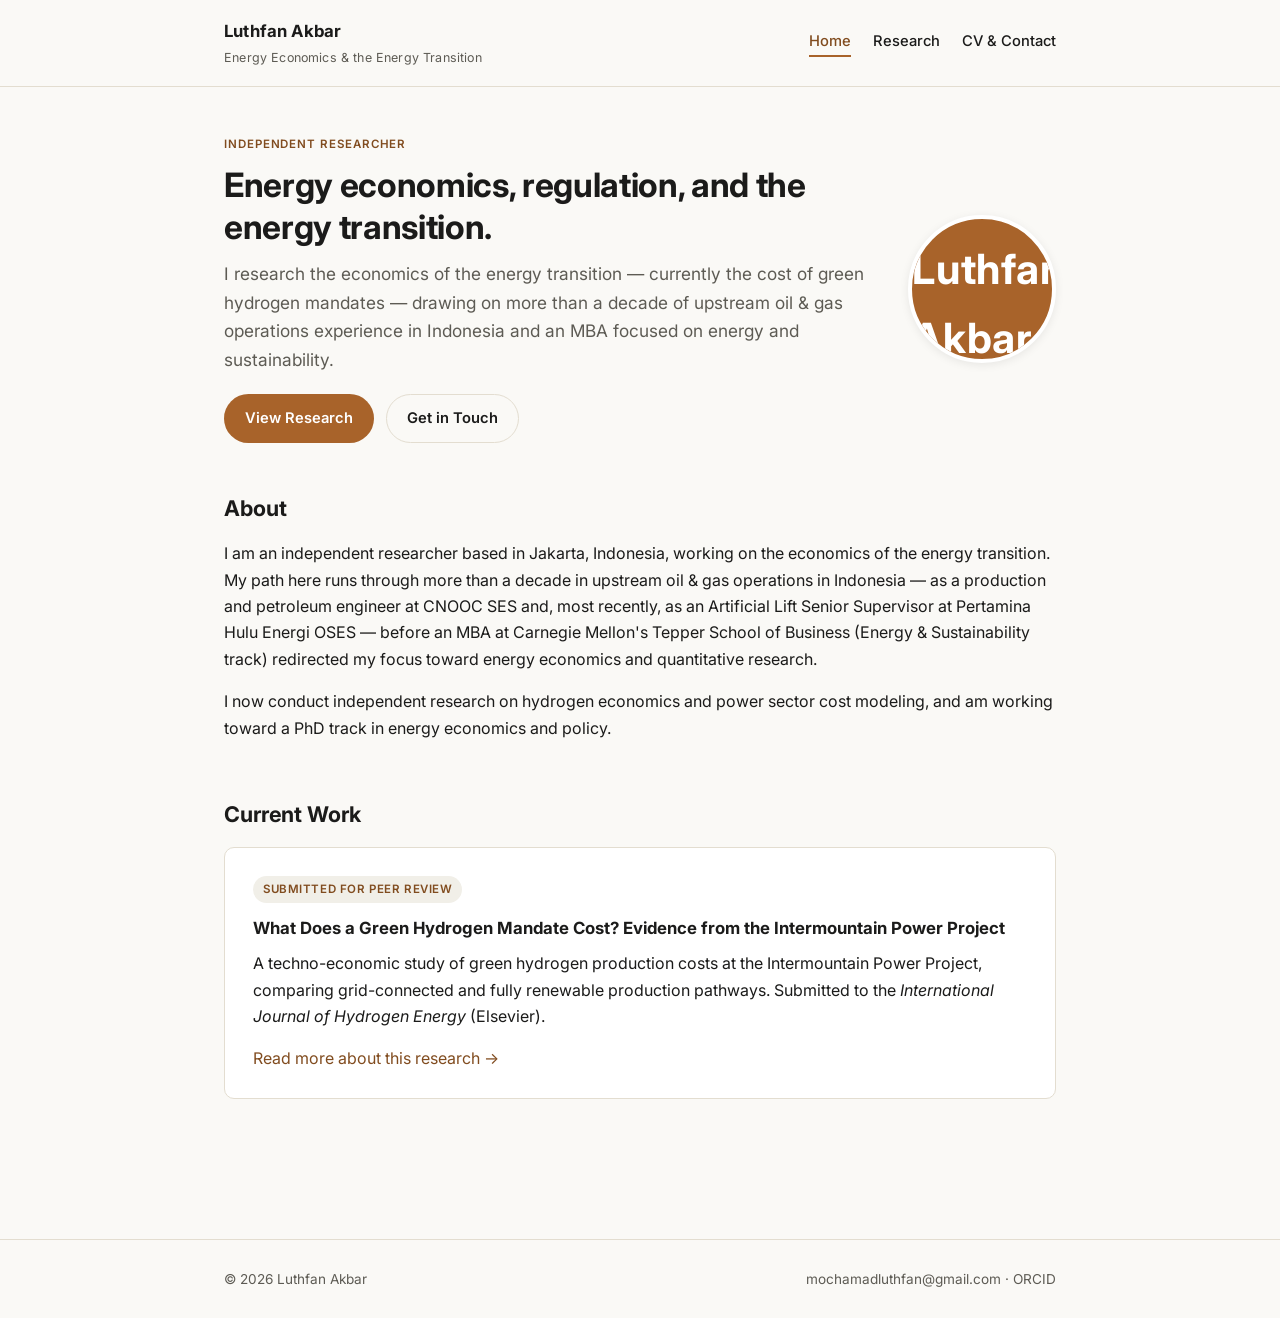
==== index.html @ c79c934c "Add files via upload" ====
<!doctype html>
<html lang="en">
<head>
<meta charset="UTF-8">
<meta name="viewport" content="width=device-width, initial-scale=1.0">
<title>Luthfan Akbar — Independent Researcher, Energy Economics</title>
<meta name="description" content="Luthfan Akbar is an independent researcher working on energy economics and the energy transition, with a background in upstream oil &amp; gas operations in Indonesia.">
<link rel="preconnect" href="https://fonts.googleapis.com">
<link rel="preconnect" href="https://fonts.gstatic.com" crossorigin>
<link href="https://fonts.googleapis.com/css2?family=Inter:wght@400;500;600;700&display=swap" rel="stylesheet">
<link rel="stylesheet" href="styles.css">
</head>
<body>

<header class="site-header">
  <div class="nav-wrap">
    <a class="site-title" href="index.html">Luthfan Akbar
      <span class="subtitle-inline">Energy Economics &amp; the Energy Transition</span>
    </a>
    <nav class="main-nav">
      <a href="index.html" class="active">Home</a>
      <a href="research.html">Research</a>
      <a href="cv.html">CV &amp; Contact</a>
    </nav>
  </div>
</header>

<main>

  <section class="hero">
    <div class="hero-text">
      <p class="eyebrow">Independent Researcher</p>
      <h1>Energy economics, regulation, and the energy transition.</h1>
      <p class="lede">
        I research the economics of the energy transition — currently the cost of green
        hydrogen mandates — drawing on more than a decade of upstream oil &amp; gas
        operations experience in Indonesia and an MBA focused on energy and sustainability.
      </p>
      <div class="btn-row">
        <a class="btn btn-primary" href="research.html">View Research</a>
        <a class="btn btn-secondary" href="cv.html#contact">Get in Touch</a>
      </div>
    </div>
    <div class="hero-photo">
      <div class="avatar"><img src="assets/headshot.jpg" alt="Luthfan Akbar"></div>
    </div>
  </section>

  <section>
    <h2>About</h2>
    <p>
      I am an independent researcher based in Jakarta, Indonesia, working on the economics
      of the energy transition. My path here runs through more than a decade in upstream
      oil &amp; gas operations in Indonesia — as a production and petroleum engineer at
      CNOOC SES and, most recently, as an Artificial Lift Senior Supervisor at Pertamina
      Hulu Energi OSES — before an MBA at Carnegie Mellon's Tepper School of Business
      (Energy &amp; Sustainability track) redirected my focus toward energy economics and
      quantitative research.
    </p>
    <p>
      I now conduct independent research on hydrogen economics and power sector
      cost modeling, and am working toward a PhD track in energy economics and policy.
    </p>
  </section>

  <section>
    <h2>Current Work</h2>
    <div class="card">
      <p class="status-tag">Submitted for peer review</p>
      <h3>What Does a Green Hydrogen Mandate Cost? Evidence from the Intermountain Power Project</h3>
      <p>
        A techno-economic study of green hydrogen production costs at the Intermountain
        Power Project, comparing grid-connected and fully renewable production pathways.
        Submitted to the <em>International Journal of Hydrogen Energy</em> (Elsevier).
      </p>
      <a href="research.html">Read more about this research &rarr;</a>
    </div>
  </section>

</main>

<footer class="site-footer">
  <div class="footer-wrap">
    <span>&copy; <span id="year"></span> Luthfan Akbar</span>
    <span>
      <a href="mailto:mochamadluthfan@gmail.com">mochamadluthfan@gmail.com</a> ·
      <a href="https://orcid.org/0009-0005-0593-3939" target="_blank" rel="noopener">ORCID</a>
    </span>
  </div>
</footer>

<script>document.getElementById('year').textContent = new Date().getFullYear();</script>
</body>
</html>
---- styles.css ----
/* ==========================================================================
   Luthfan Akbar — Professional / Research Website
   Shared stylesheet
   ========================================================================== */

:root {
  --bg: #faf9f6;
  --bg-alt: #f1efe8;
  --text: #1b1b1a;
  --text-muted: #5d5b54;
  --accent: #a8632a;
  --accent-dark: #814c1f;
  --border: #e3ddd0;
  --card-bg: #ffffff;
  --max-width: 880px;
  --radius: 10px;
}

* {
  box-sizing: border-box;
}

html {
  scroll-behavior: smooth;
}

body {
  margin: 0;
  padding: 0;
  background: var(--bg);
  color: var(--text);
  font-family: "Inter", -apple-system, BlinkMacSystemFont, "Segoe UI", Roboto, Helvetica, Arial, sans-serif;
  line-height: 1.65;
  -webkit-font-smoothing: antialiased;
}

a {
  color: var(--accent-dark);
  text-decoration: none;
}

a:hover {
  text-decoration: underline;
}

img {
  max-width: 100%;
}

/* ---------- Layout shell ---------- */

.site-header {
  border-bottom: 1px solid var(--border);
  background: var(--bg);
  position: sticky;
  top: 0;
  z-index: 10;
}

.nav-wrap {
  max-width: var(--max-width);
  margin: 0 auto;
  padding: 18px 24px;
  display: flex;
  align-items: center;
  justify-content: space-between;
  flex-wrap: wrap;
  gap: 12px;
}

.site-title {
  font-weight: 700;
  font-size: 1.05rem;
  letter-spacing: 0.01em;
  color: var(--text);
}

.site-title:hover {
  text-decoration: none;
}

.site-title .subtitle-inline {
  display: block;
  font-weight: 400;
  font-size: 0.78rem;
  color: var(--text-muted);
  margin-top: 2px;
}

nav.main-nav {
  display: flex;
  gap: 22px;
  flex-wrap: wrap;
}

nav.main-nav a {
  color: var(--text);
  font-size: 0.92rem;
  font-weight: 500;
  padding-bottom: 2px;
  border-bottom: 2px solid transparent;
}

nav.main-nav a:hover,
nav.main-nav a.active {
  color: var(--accent-dark);
  border-bottom-color: var(--accent);
  text-decoration: none;
}

main {
  max-width: var(--max-width);
  margin: 0 auto;
  padding: 48px 24px 80px;
}

.site-footer {
  border-top: 1px solid var(--border);
  margin-top: 40px;
}

.footer-wrap {
  max-width: var(--max-width);
  margin: 0 auto;
  padding: 28px 24px;
  display: flex;
  justify-content: space-between;
  flex-wrap: wrap;
  gap: 12px;
  font-size: 0.85rem;
  color: var(--text-muted);
}

.footer-wrap a {
  color: var(--text-muted);
}

/* ---------- Typography ---------- */

h1 {
  font-size: 2.1rem;
  line-height: 1.25;
  margin: 0 0 12px;
  letter-spacing: -0.01em;
}

h2 {
  font-size: 1.35rem;
  margin: 0 0 14px;
  letter-spacing: -0.005em;
}

h3 {
  font-size: 1.05rem;
  margin: 0 0 8px;
}

.eyebrow {
  text-transform: uppercase;
  letter-spacing: 0.08em;
  font-size: 0.72rem;
  font-weight: 600;
  color: var(--accent-dark);
  margin: 0 0 10px;
}

p {
  margin: 0 0 16px;
  color: var(--text);
}

.lede {
  font-size: 1.08rem;
  color: var(--text-muted);
}

section {
  margin-bottom: 56px;
}

section:last-child {
  margin-bottom: 0;
}

/* ---------- Hero (home page) ---------- */

.hero {
  display: flex;
  gap: 36px;
  align-items: center;
  flex-wrap: wrap;
  margin-bottom: 48px;
}

.hero-text {
  flex: 1 1 380px;
}

.hero-photo {
  flex: 0 0 auto;
}

.avatar {
  width: 148px;
  height: 148px;
  border-radius: 50%;
  background: var(--accent);
  color: #fff;
  display: flex;
  align-items: center;
  justify-content: center;
  font-size: 2.6rem;
  font-weight: 700;
  letter-spacing: 0.02em;
  overflow: hidden;
  border: 4px solid var(--card-bg);
  box-shadow: 0 2px 10px rgba(0, 0, 0, 0.08);
}

.avatar img {
  width: 100%;
  height: 100%;
  object-fit: cover;
}

/* ---------- Buttons ---------- */

.btn-row {
  display: flex;
  gap: 12px;
  flex-wrap: wrap;
  margin-top: 20px;
}

.btn {
  display: inline-block;
  padding: 11px 20px;
  border-radius: 999px;
  font-size: 0.92rem;
  font-weight: 600;
  border: 1px solid transparent;
}

.btn:hover {
  text-decoration: none;
}

.btn-primary {
  background: var(--accent);
  color: #fff;
}

.btn-primary:hover {
  background: var(--accent-dark);
}

.btn-secondary {
  background: transparent;
  color: var(--text);
  border-color: var(--border);
}

.btn-secondary:hover {
  border-color: var(--accent);
  color: var(--accent-dark);
}

/* ---------- Cards ---------- */

.card {
  background: var(--card-bg);
  border: 1px solid var(--border);
  border-radius: var(--radius);
  padding: 26px 28px;
  margin-bottom: 20px;
}

.card-grid {
  display: grid;
  grid-template-columns: repeat(2, 1fr);
  gap: 18px;
}

@media (max-width: 620px) {
  .card-grid {
    grid-template-columns: 1fr;
  }
  .hero {
    flex-direction: column-reverse;
    text-align: center;
  }
  .hero .btn-row {
    justify-content: center;
  }
}

.status-tag {
  display: inline-block;
  font-size: 0.72rem;
  font-weight: 600;
  text-transform: uppercase;
  letter-spacing: 0.05em;
  padding: 4px 10px;
  border-radius: 999px;
  background: var(--bg-alt);
  color: var(--accent-dark);
  margin-bottom: 12px;
}

.meta-line {
  font-size: 0.85rem;
  color: var(--text-muted);
  margin: -6px 0 14px;
}

/* ---------- CV / definition lists ---------- */

dl.cv-list dt {
  font-weight: 600;
  margin-top: 18px;
}

dl.cv-list dt:first-child {
  margin-top: 0;
}

dl.cv-list dd {
  margin: 4px 0 0;
  color: var(--text-muted);
}

.contact-list {
  list-style: none;
  padding: 0;
  margin: 0;
}

.contact-list li {
  padding: 10px 0;
  border-bottom: 1px solid var(--border);
  display: flex;
  gap: 10px;
  align-items: baseline;
}

.contact-list li:last-child {
  border-bottom: none;
}

.contact-label {
  font-weight: 600;
  min-width: 90px;
  color: var(--text-muted);
  font-size: 0.85rem;
  text-transform: uppercase;
  letter-spacing: 0.04em;
}

.note {
  font-size: 0.85rem;
  color: var(--text-muted);
  font-style: italic;
}

/* ---------- Experience blocks ---------- */

.exp-block {
  margin-bottom: 30px;
  padding-bottom: 26px;
  border-bottom: 1px solid var(--border);
}

.exp-block:last-child {
  margin-bottom: 0;
  padding-bottom: 0;
  border-bottom: none;
}

.exp-header {
  display: flex;
  justify-content: space-between;
  align-items: baseline;
  flex-wrap: wrap;
  gap: 4px 16px;
}

.exp-title {
  font-weight: 600;
  font-size: 1.02rem;
  color: var(--text);
}

.exp-org {
  color: var(--text-muted);
  font-size: 0.92rem;
  margin: 2px 0 10px;
}

.exp-dates {
  font-size: 0.8rem;
  color: var(--text-muted);
  white-space: nowrap;
  font-weight: 500;
}

.detail-list {
  margin: 4px 0 0;
  padding-left: 20px;
}

.detail-list li {
  margin-bottom: 7px;
  color: var(--text);
  font-size: 0.95rem;
  line-height: 1.55;
}

.detail-list li::marker {
  color: var(--accent);
}

h3.section-sub {
  margin-top: 30px;
  padding-top: 30px;
  border-top: 1px solid var(--border);
}

h3.section-sub:first-of-type {
  margin-top: 0;
  padding-top: 0;
  border-top: none;
}
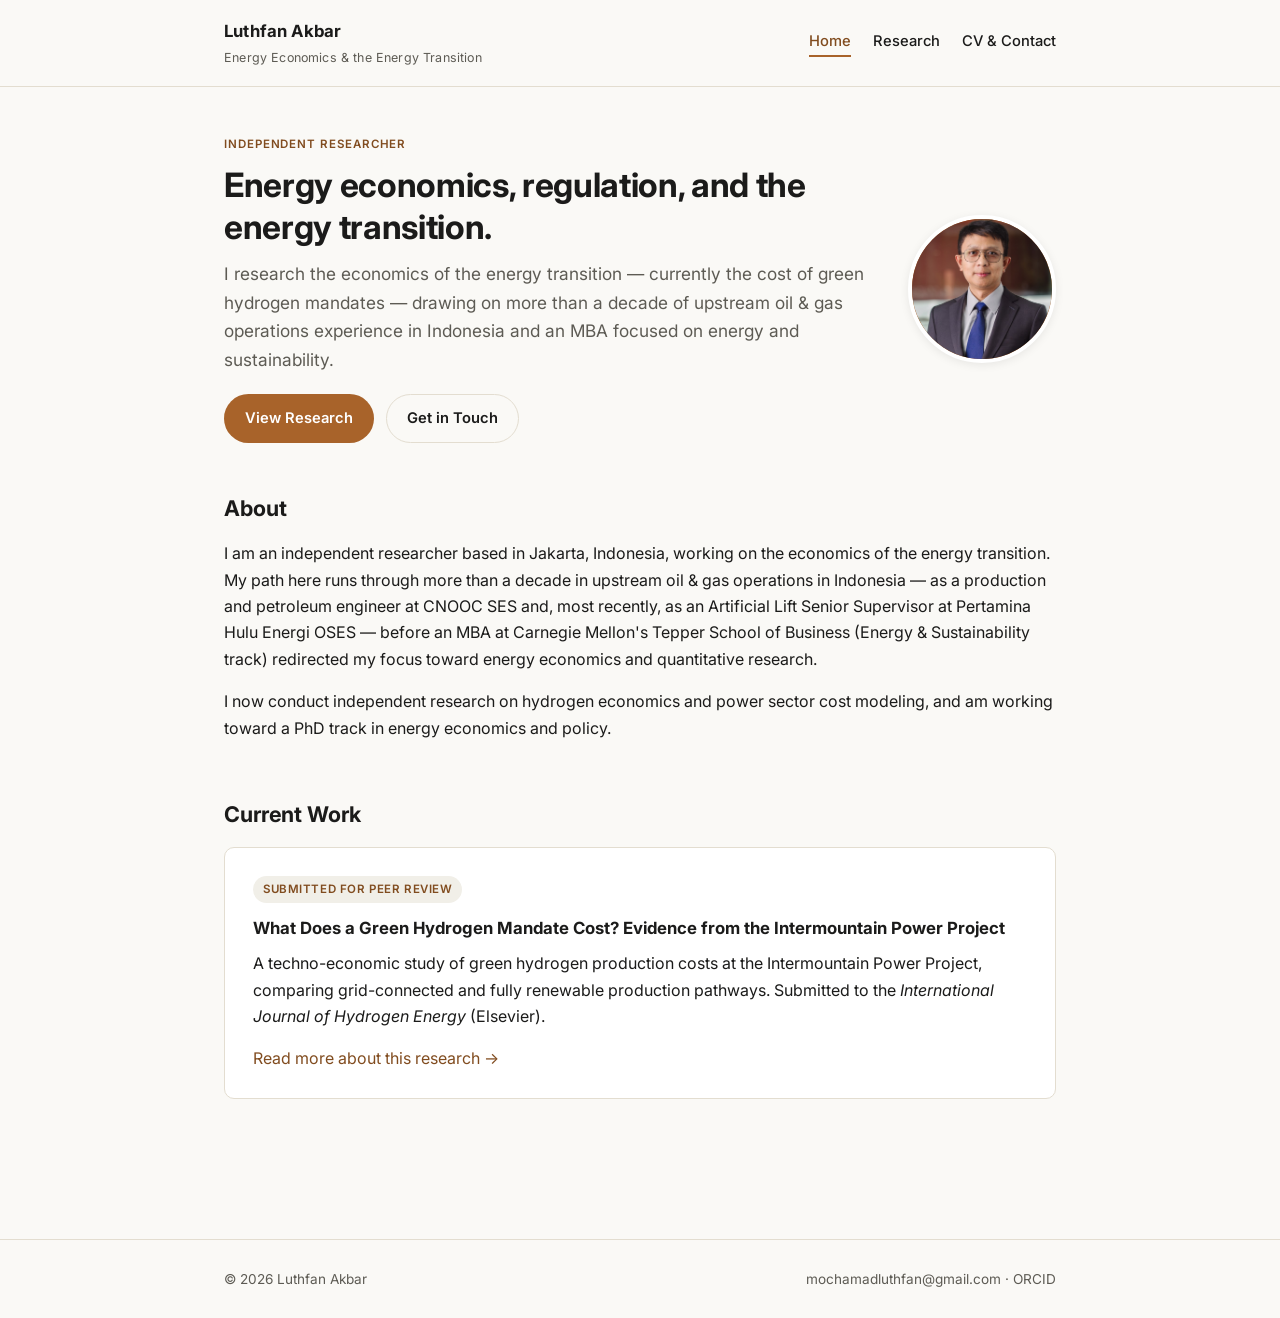
==== commit 97099fa4: "Add files via upload" ====
--- a/index.html
+++ b/index.html
@@ -42,7 +42,7 @@
       </div>
     </div>
     <div class="hero-photo">
-      <div class="avatar"><img src="assets/headshot.jpg" alt="Luthfan Akbar"></div>
+      <div class="avatar"><img src="headshot.jpg" alt="Luthfan Akbar"></div>
     </div>
   </section>
 
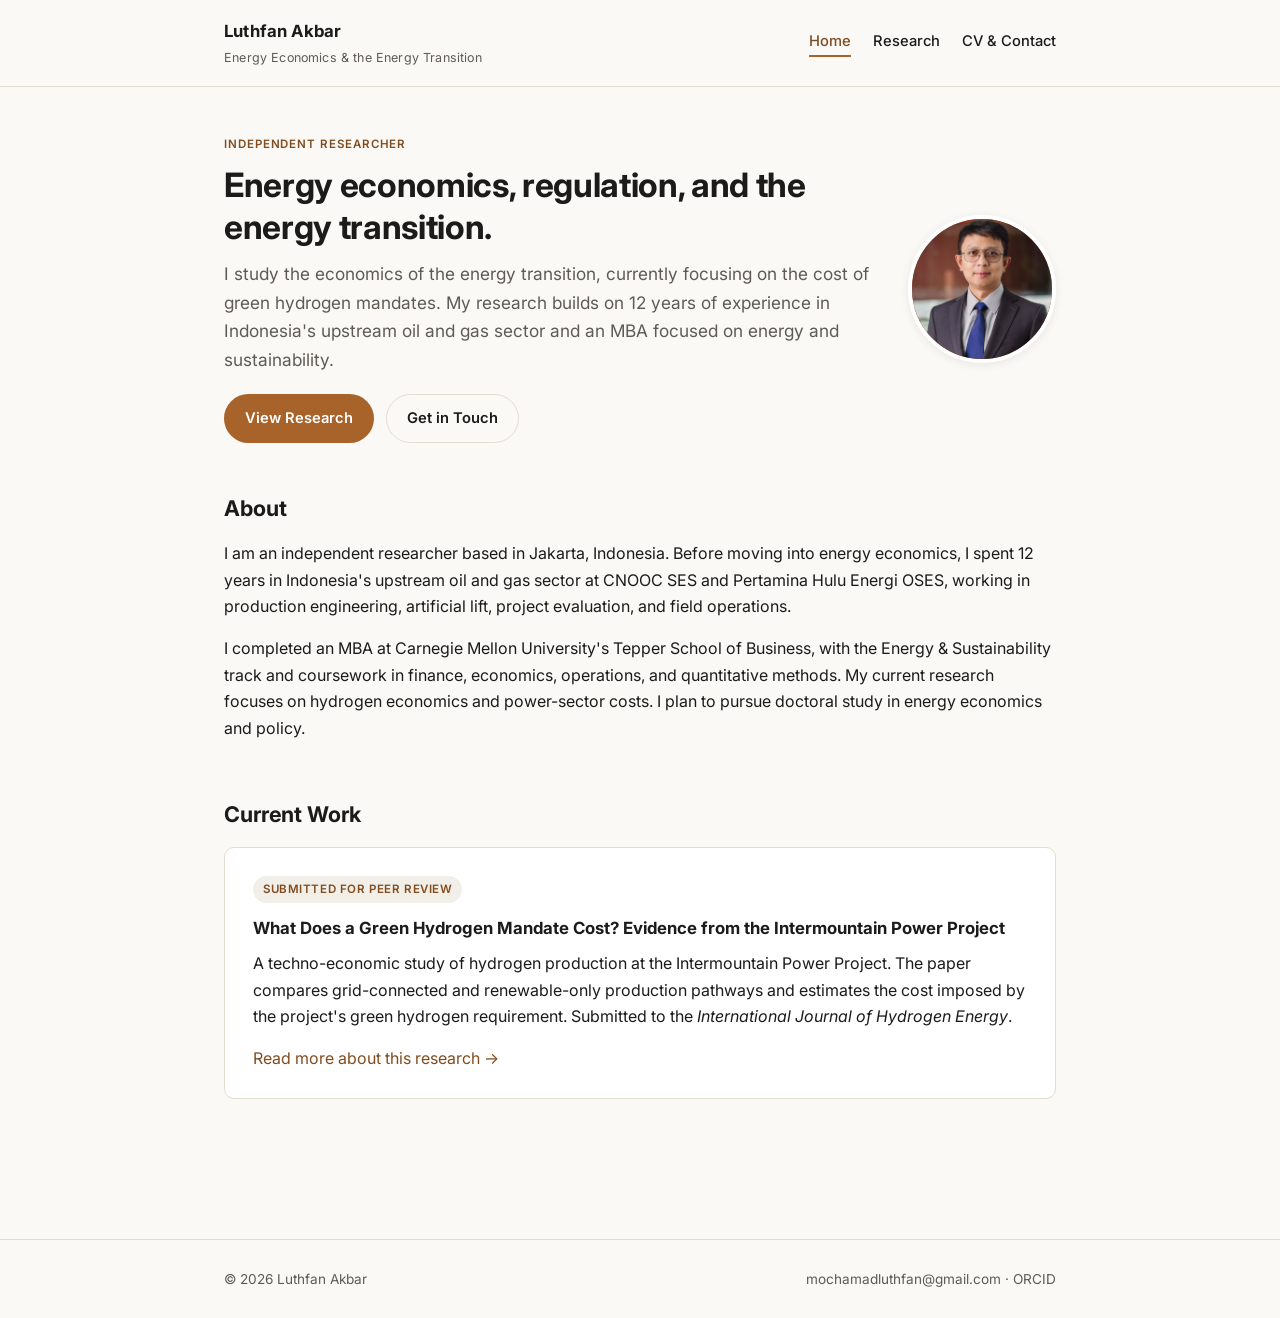
==== commit e9cc27fc: "Update index.html" ====
--- a/index.html
+++ b/index.html
@@ -32,9 +32,10 @@
       <p class="eyebrow">Independent Researcher</p>
       <h1>Energy economics, regulation, and the energy transition.</h1>
       <p class="lede">
-        I research the economics of the energy transition — currently the cost of green
-        hydrogen mandates — drawing on more than a decade of upstream oil &amp; gas
-        operations experience in Indonesia and an MBA focused on energy and sustainability.
+        I study the economics of the energy transition, currently focusing on the cost of
+        green hydrogen mandates. My research builds on 12 years of experience in
+        Indonesia's upstream oil and gas sector and an MBA focused on energy and
+        sustainability.
       </p>
       <div class="btn-row">
         <a class="btn btn-primary" href="research.html">View Research</a>
@@ -49,17 +50,17 @@
   <section>
     <h2>About</h2>
     <p>
-      I am an independent researcher based in Jakarta, Indonesia, working on the economics
-      of the energy transition. My path here runs through more than a decade in upstream
-      oil &amp; gas operations in Indonesia — as a production and petroleum engineer at
-      CNOOC SES and, most recently, as an Artificial Lift Senior Supervisor at Pertamina
-      Hulu Energi OSES — before an MBA at Carnegie Mellon's Tepper School of Business
-      (Energy &amp; Sustainability track) redirected my focus toward energy economics and
-      quantitative research.
+      I am an independent researcher based in Jakarta, Indonesia. Before moving into
+      energy economics, I spent 12 years in Indonesia's upstream oil and gas sector at
+      CNOOC SES and Pertamina Hulu Energi OSES, working in production engineering,
+      artificial lift, project evaluation, and field operations.
     </p>
     <p>
-      I now conduct independent research on hydrogen economics and power sector
-      cost modeling, and am working toward a PhD track in energy economics and policy.
+      I completed an MBA at Carnegie Mellon University's Tepper School of Business, with
+      the Energy &amp; Sustainability track and coursework in finance, economics,
+      operations, and quantitative methods. My current research focuses on hydrogen
+      economics and power-sector costs. I plan to pursue doctoral study in energy
+      economics and policy.
     </p>
   </section>
 
@@ -69,9 +70,10 @@
       <p class="status-tag">Submitted for peer review</p>
       <h3>What Does a Green Hydrogen Mandate Cost? Evidence from the Intermountain Power Project</h3>
       <p>
-        A techno-economic study of green hydrogen production costs at the Intermountain
-        Power Project, comparing grid-connected and fully renewable production pathways.
-        Submitted to the <em>International Journal of Hydrogen Energy</em> (Elsevier).
+        A techno-economic study of hydrogen production at the Intermountain Power Project.
+        The paper compares grid-connected and renewable-only production pathways and
+        estimates the cost imposed by the project's green hydrogen requirement. Submitted
+        to the <em>International Journal of Hydrogen Energy</em>.
       </p>
       <a href="research.html">Read more about this research &rarr;</a>
     </div>
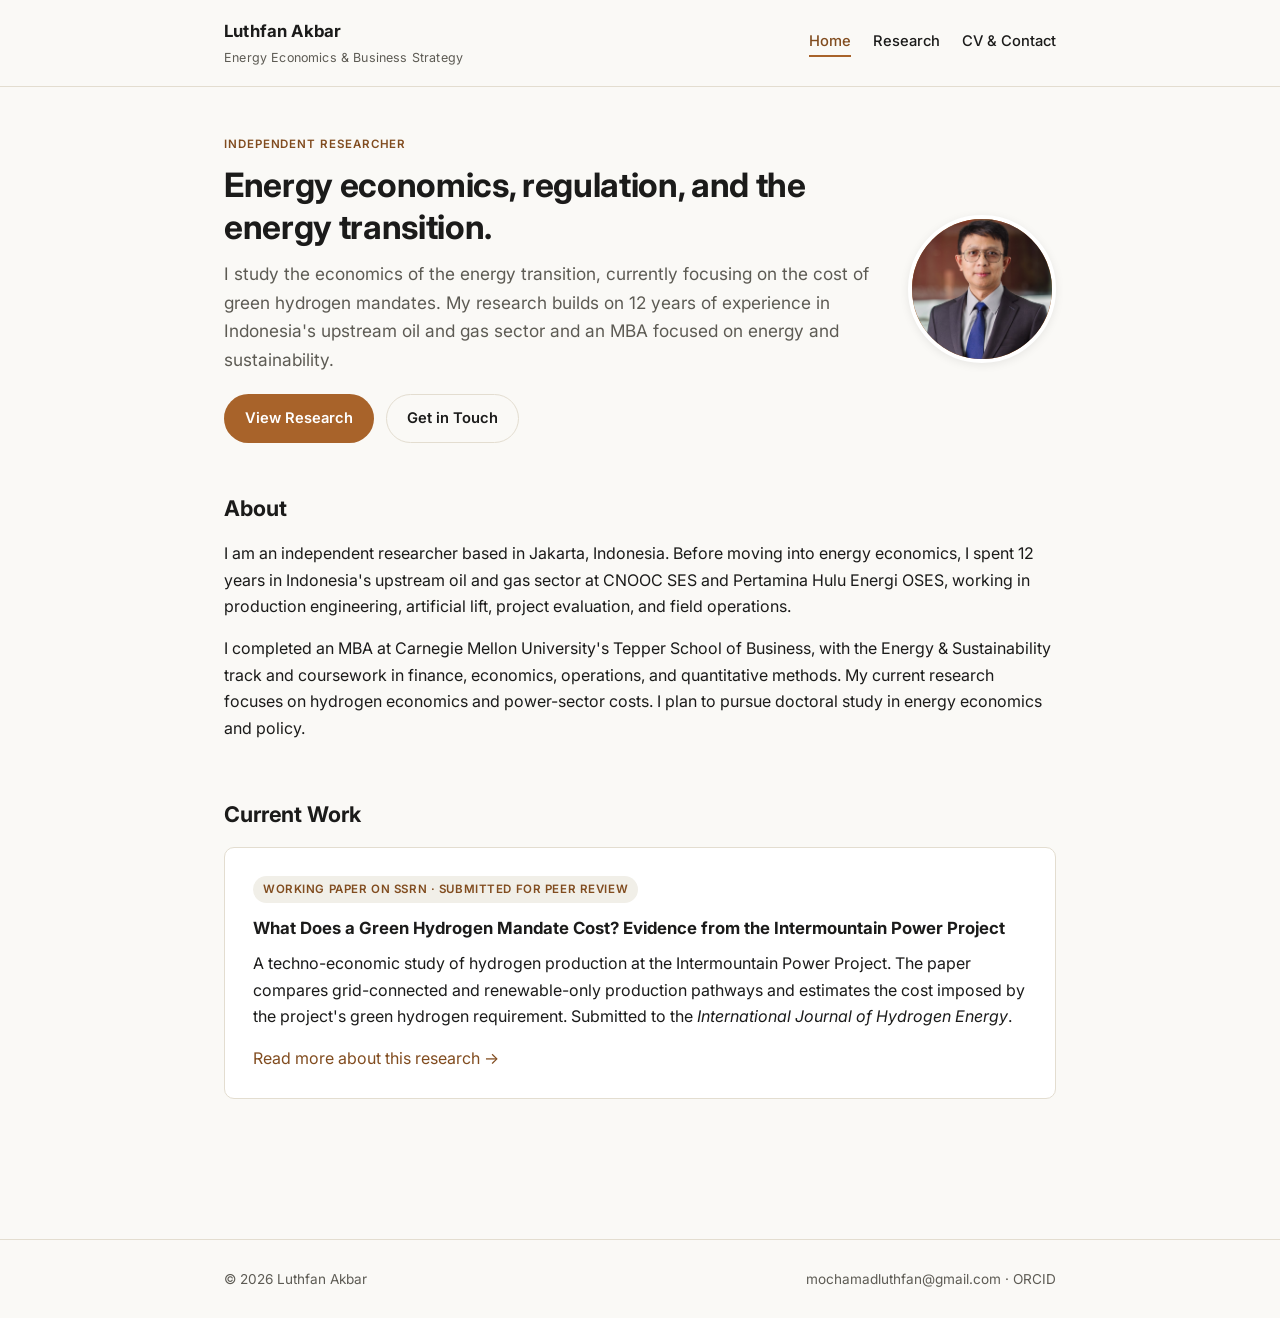
==== commit 7063b70c: "Add files via upload" ====
--- a/index.html
+++ b/index.html
@@ -15,7 +15,7 @@
 <header class="site-header">
   <div class="nav-wrap">
     <a class="site-title" href="index.html">Luthfan Akbar
-      <span class="subtitle-inline">Energy Economics &amp; the Energy Transition</span>
+      <span class="subtitle-inline">Energy Economics &amp; Business Strategy</span>
     </a>
     <nav class="main-nav">
       <a href="index.html" class="active">Home</a>
@@ -67,7 +67,7 @@
   <section>
     <h2>Current Work</h2>
     <div class="card">
-      <p class="status-tag">Submitted for peer review</p>
+      <p class="status-tag">Working paper on SSRN · submitted for peer review</p>
       <h3>What Does a Green Hydrogen Mandate Cost? Evidence from the Intermountain Power Project</h3>
       <p>
         A techno-economic study of hydrogen production at the Intermountain Power Project.
@@ -75,7 +75,7 @@
         estimates the cost imposed by the project's green hydrogen requirement. Submitted
         to the <em>International Journal of Hydrogen Energy</em>.
       </p>
-      <a href="research.html">Read more about this research &rarr;</a>
+      <a href="research/green-hydrogen-mandate.html">Read more about this research &rarr;</a>
     </div>
   </section>
 
--- a/styles.css
+++ b/styles.css
@@ -430,3 +430,38 @@
   padding-top: 0;
   border-top: none;
 }
+
+/* ---------- Research listings (Papers / Research Notes) ---------- */
+
+.section-intro {
+  font-size: 0.88rem;
+  color: var(--text-muted);
+  margin: -8px 0 18px;
+}
+
+.link-row {
+  display: flex;
+  gap: 18px;
+  flex-wrap: wrap;
+  margin-top: 14px;
+  font-size: 0.88rem;
+  font-weight: 600;
+}
+
+.link-row a {
+  color: var(--accent-dark);
+}
+
+/* ---------- Sub-page back link ---------- */
+
+.back-link {
+  display: inline-block;
+  font-size: 0.85rem;
+  font-weight: 600;
+  color: var(--text-muted);
+  margin-bottom: 24px;
+}
+
+.back-link:hover {
+  color: var(--accent-dark);
+}
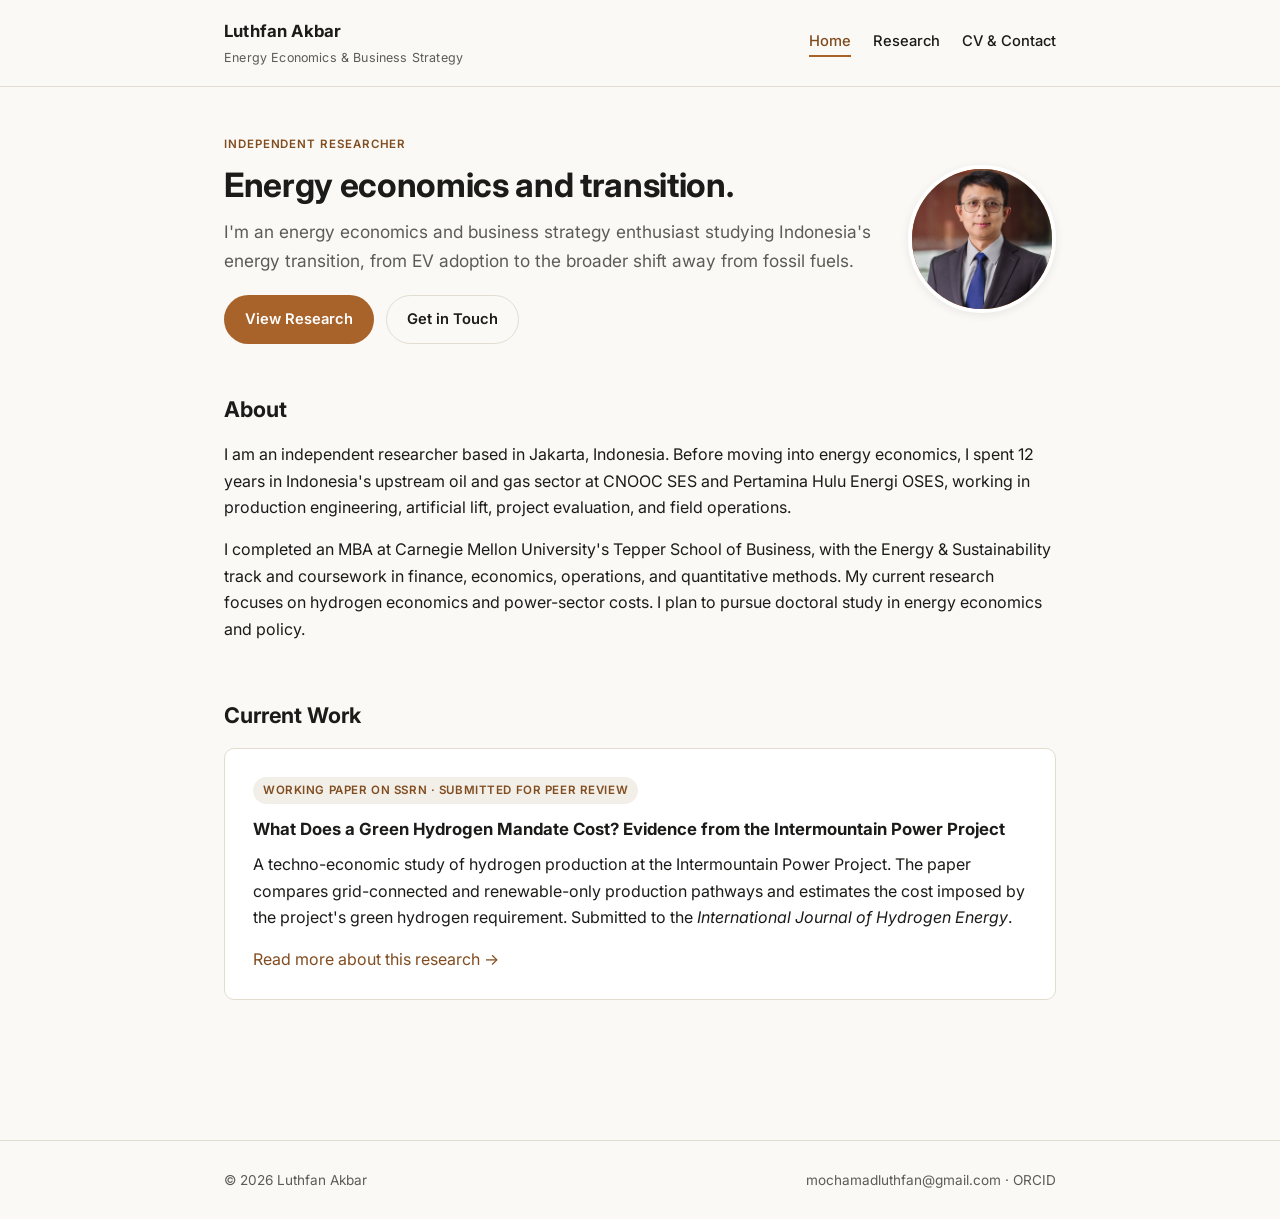
==== commit c3c8fae5: "Add files via upload" ====
--- a/index.html
+++ b/index.html
@@ -30,12 +30,10 @@
   <section class="hero">
     <div class="hero-text">
       <p class="eyebrow">Independent Researcher</p>
-      <h1>Energy economics, regulation, and the energy transition.</h1>
+      <h1>Energy economics and transition.</h1>
       <p class="lede">
-        I study the economics of the energy transition, currently focusing on the cost of
-        green hydrogen mandates. My research builds on 12 years of experience in
-        Indonesia's upstream oil and gas sector and an MBA focused on energy and
-        sustainability.
+        I'm an energy economics and business strategy enthusiast studying Indonesia's
+        energy transition, from EV adoption to the broader shift away from fossil fuels.
       </p>
       <div class="btn-row">
         <a class="btn btn-primary" href="research.html">View Research</a>
